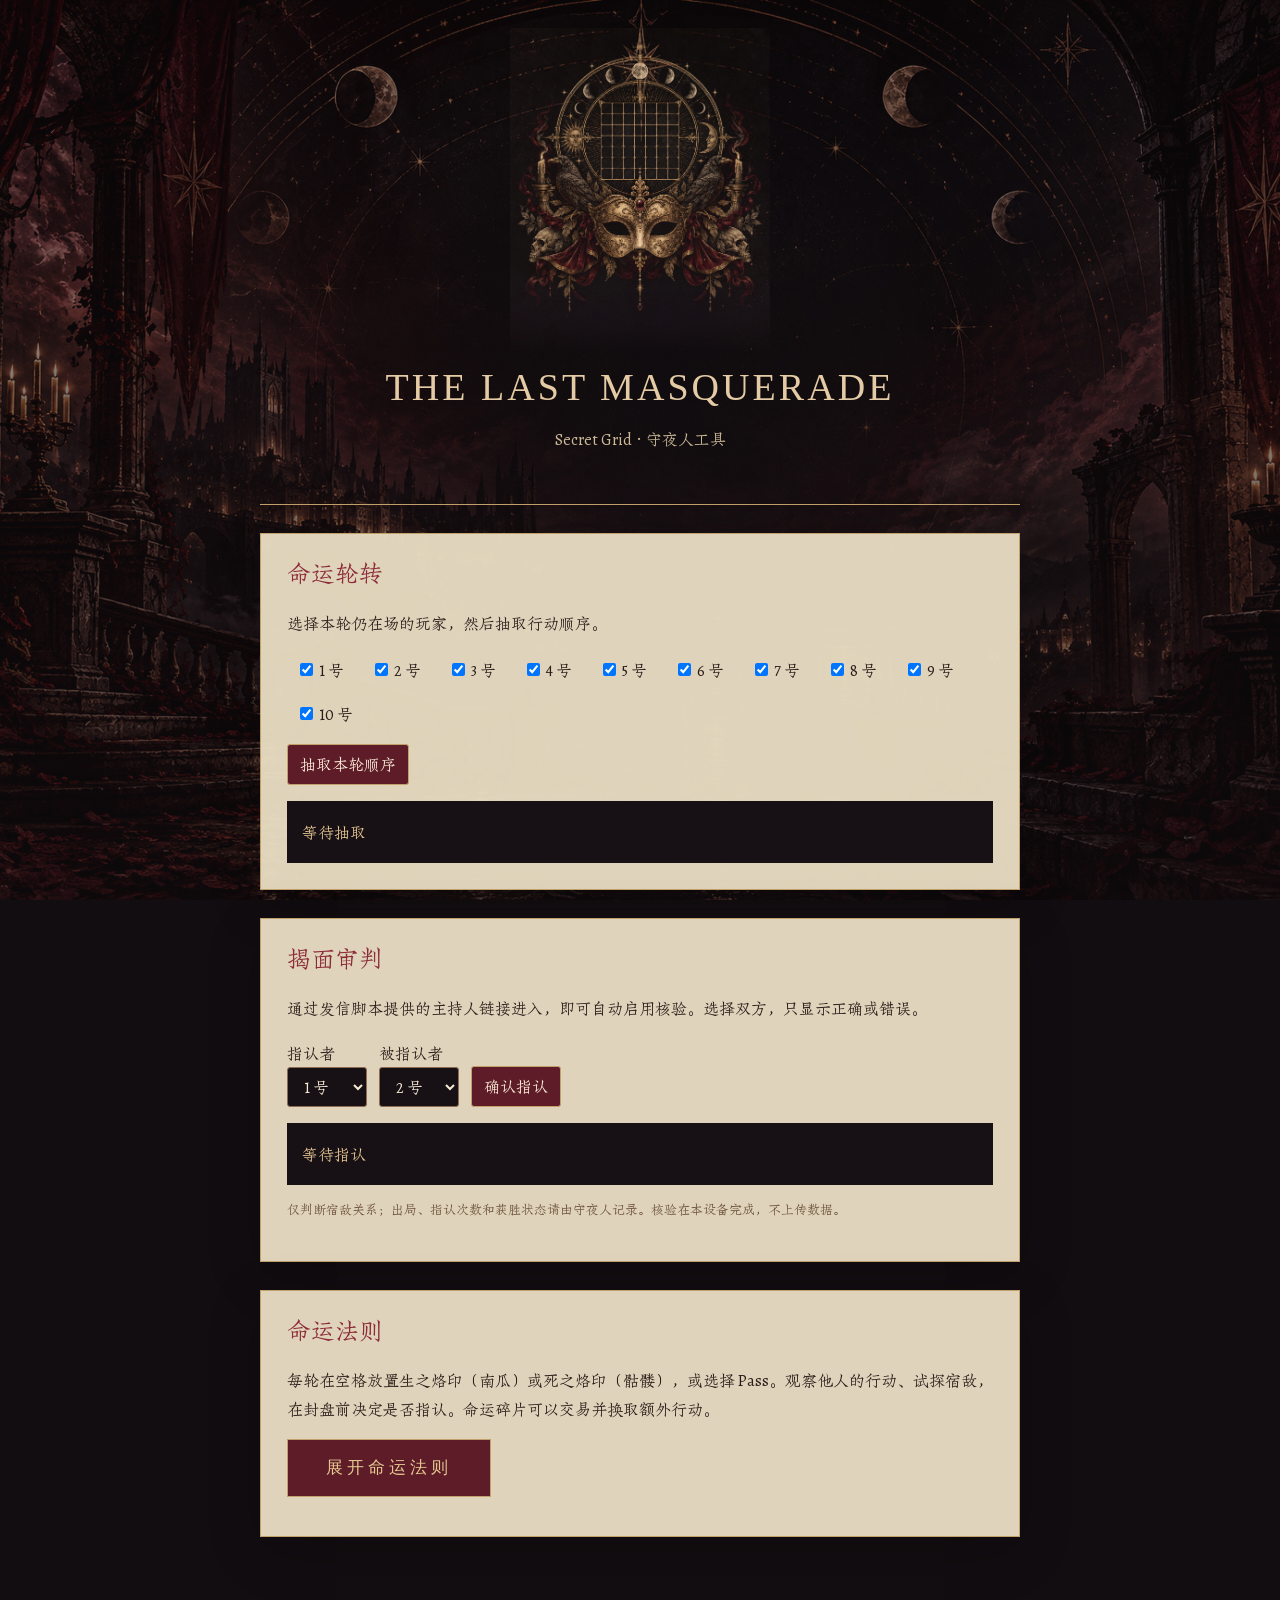
==== site/index.html @ 6085b36b "Style host tools with supplied artwork and add complete encrypted email preview" ====
<!doctype html><html lang="zh-CN"><head><meta charset="utf-8"><meta name="viewport" content="width=device-width,initial-scale=1"><title>Secret Grid · 守夜人工具</title><style>
body{margin:0;background:#171115;color:#eadfce;font-family:Georgia,"Songti SC",serif}.wrap{max-width:760px;margin:auto;padding:38px 20px 80px}header{text-align:center;padding:34px 0;border-bottom:1px solid #70503d}h1{font-size:clamp(30px,7vw,47px);font-weight:normal;margin:0;color:#e4cba5}header p{color:#b9a28d}section{margin-top:28px;background:#292020;border:1px solid #64413b;padding:26px}h2{color:#d7b883;font-weight:normal;margin-top:0}p,label{line-height:1.8;color:#d0c2b2}button,input,select{font:inherit;padding:10px 12px;border:1px solid #8d6b50;border-radius:3px}input,select{background:#171115;color:#f6ead6}button{background:#74323b;color:#fff1dc;cursor:pointer}.grid{display:flex;flex-wrap:wrap;gap:9px;margin:12px 0}.grid label{background:#171115;padding:3px 9px}.result{padding:15px;background:#171115;margin-top:16px;color:#e9c995;line-height:2;min-height:24px}.row{display:flex;gap:12px;flex-wrap:wrap;align-items:end}.row label{display:flex;flex-direction:column}.note{font-size:13px;color:#b4a294}
@font-face{font-family:Zhuque;src:url(fonts/zhuque-fangsong.woff2)}body{background:#120D10;font-family:Zhuque,serif}section{background:#E8DCC2;color:#2B1D1A;border:1px solid #C2A06A}section p,section label{color:#2B1D1A}h2{color:#8C2A38}.grid label{background:transparent}.wrap{max-width:760px}header{border-color:#C2A06A}button{background:#5E1B28;border-color:#C2A06A}
body{background:linear-gradient(#120d1070,#120d10d9),url(assets/web/bg.jpg) center top/cover fixed,#120d10}
.wrap{padding-top:18px}header{padding-top:10px;padding-bottom:34px}header h1{font-family:Georgia,'Times New Roman',serif;letter-spacing:.08em;text-transform:uppercase;font-size:clamp(25px,6vw,38px)}header p{color:#cdbb98}
.hero-art{display:block;width:min(260px,70vw);height:auto;margin:0 auto 12px;mask-image:linear-gradient(#000 80%,transparent);-webkit-mask-image:linear-gradient(#000 80%,transparent)}
section .note{color:#70543e}.hero-art{mix-blend-mode:screen}section{background:#e8dcc2f5;box-shadow:0 14px 50px #0003}select{max-width:100%}
.rules-cta{display:inline-block;padding:16px 38px;background:#5e1b28;border:1px solid #c2a06a;color:#e3c98f;font:17px/1.4 'Songti SC','Noto Serif SC','Source Han Serif SC',STSong,SimSun,serif;letter-spacing:4px;text-decoration:none;text-align:center}
.rules-cta:hover{background:#74323b}.rules-cta:focus-visible,button:focus-visible,select:focus-visible{outline:2px solid #c2a06a;outline-offset:4px}
@media(max-width:600px){body{background-attachment:scroll}.hero-art{width:210px}.rules-cta{padding:15px 24px;font-size:16px;letter-spacing:3px}}
</style></head><body><main class="wrap"><header><img class="hero-art" src="assets/web/hero.png" width="1122" height="1402" alt="金色假面与命运之盘"><h1>The Last Masquerade</h1><p>Secret Grid · 守夜人工具</p></header>
<section><h2>命运轮转</h2><p>选择本轮仍在场的玩家，然后抽取行动顺序。</p><div class="grid" id="players"></div><button id="shuffle">抽取本轮顺序</button><div class="result" id="order" aria-live="polite">等待抽取</div></section>
<section><h2>揭面审判</h2><p>通过发信脚本提供的主持人链接进入，即可自动启用核验。选择双方，只显示正确或错误。</p><div hidden><label for="key">本局核验码</label><div class="row"><input id="key" type="text" autocomplete="off" spellcheck="false" placeholder="粘贴核验码"><button id="load">启用核验</button></div><p class="note" id="keyStatus">核验码由发信脚本生成，请勿发送给玩家。</p></div><div class="row"><label>指认者<select id="accuser"></select></label><label>被指认者<select id="target"></select></label><button id="judge">确认指认</button></div><div class="result" id="verdict" aria-live="polite">等待指认</div><p class="note">仅判断宿敌关系；出局、指认次数和获胜状态请由守夜人记录。核验在本设备完成，不上传数据。</p></section>
<section><h2>命运法则</h2><p>每轮在空格放置生之烙印（南瓜）或死之烙印（骷髅），或选择 Pass。观察他人的行动、试探宿敌，在封盘前决定是否指认。命运碎片可以交易并换取额外行动。</p><p class="note"><a class="rules-cta" href="rules_new.html#rules">展开命运法则</a></p></section></main>
<script>
const players=document.querySelector('#players');const ids=Array.from({length:10},(_,i)=>i+1);ids.forEach(n=>{const label=document.createElement('label');const box=document.createElement('input');box.type='checkbox';box.value=n;box.checked=true;label.append(box,' '+n+' 号');players.append(label)});for(const id of ['accuser','target'])ids.forEach(n=>document.querySelector('#'+id).add(new Option(n+' 号',n)));document.querySelector('#target').value='2';
document.querySelector('#shuffle').onclick=()=>{const a=[...players.querySelectorAll('input:checked')].map(x=>x.value);if(!a.length){document.querySelector('#order').textContent='请至少选择一位玩家。';return}for(let i=a.length-1;i>0;i--){const j=Math.floor(Math.random()*(i+1));[a[i],a[j]]=[a[j],a[i]]}document.querySelector('#order').textContent=a.map(x=>x+' 号').join('　→　')};
let pairs=null;document.querySelector('#load').onclick=()=>{try{const raw=document.querySelector('#key').value.trim();if(!raw.startsWith('SG1:'))throw 0;const b=raw.slice(4).replace(/-/g,'+').replace(/_/g,'/');const p=JSON.parse(atob(b));if(!Array.isArray(p)||p.length!==10||p.some((v,i)=>!Number.isInteger(v)||v<1||v>10||v===i+1||p[v-1]!==i+1))throw 0;pairs=p;document.querySelector('#key').value='';document.querySelector('#keyStatus').textContent='核验已启用。本局信息保存在当前页面内。';document.querySelector('#verdict').textContent='等待指认'}catch(e){pairs=null;document.querySelector('#keyStatus').textContent='核验码无效，请检查后重新输入。'}};
document.querySelector('#judge').onclick=()=>{const a=Number(document.querySelector('#accuser').value),b=Number(document.querySelector('#target').value);const out=document.querySelector('#verdict');if(!pairs){out.textContent='请先启用本局核验码。';return}if(a===b){out.textContent='请选择两位不同的玩家。';return}out.textContent=pairs[a-1]===b?'指认正确。':'指认错误。'};
</script><script src="session.js"></script></body></html>
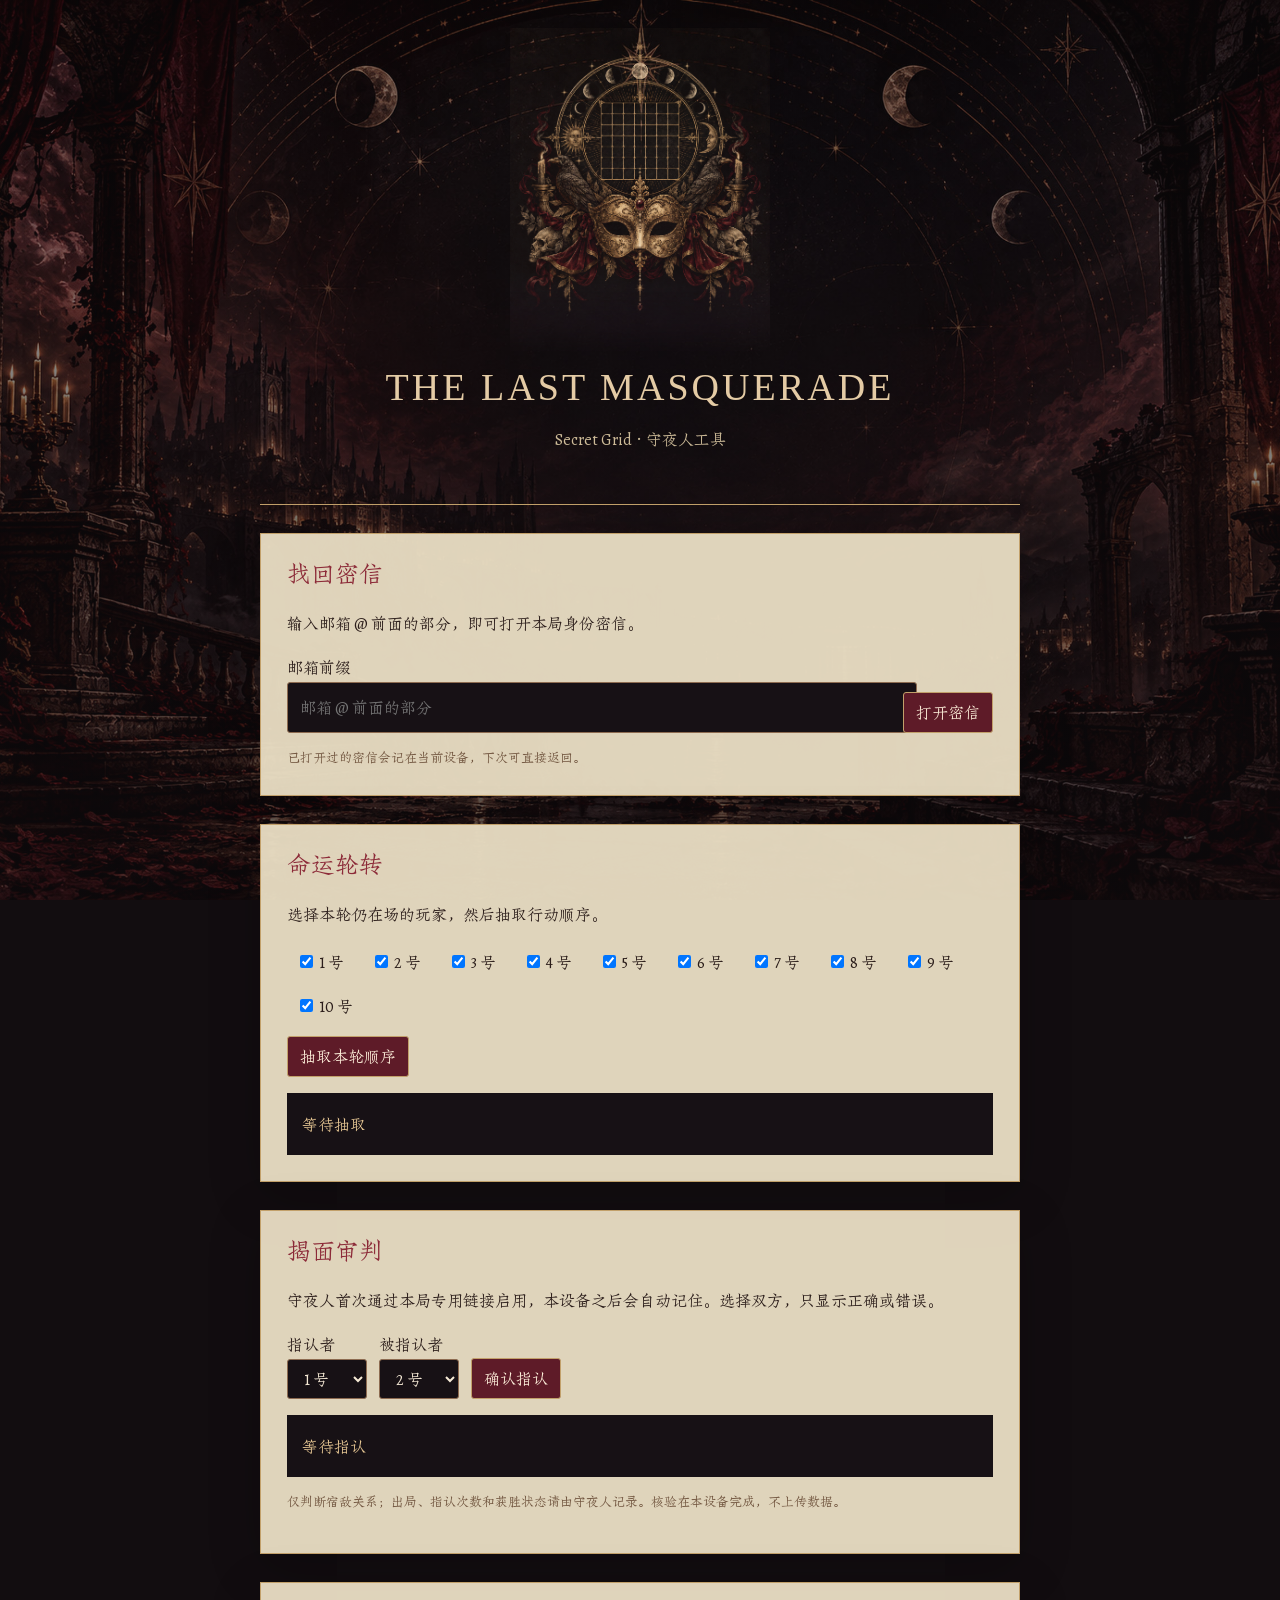
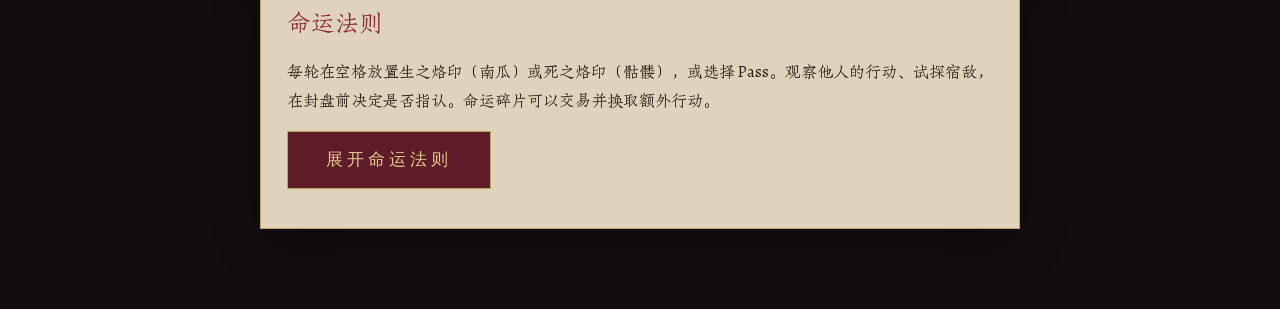
==== commit c7f3e72a: "Connect remembered identities, public rules and prefix-based encrypted recovery" ====
--- a/site/index.html
+++ b/site/index.html
@@ -8,13 +8,13 @@
 .rules-cta{display:inline-block;padding:16px 38px;background:#5e1b28;border:1px solid #c2a06a;color:#e3c98f;font:17px/1.4 'Songti SC','Noto Serif SC','Source Han Serif SC',STSong,SimSun,serif;letter-spacing:4px;text-decoration:none;text-align:center}
 .rules-cta:hover{background:#74323b}.rules-cta:focus-visible,button:focus-visible,select:focus-visible{outline:2px solid #c2a06a;outline-offset:4px}
 @media(max-width:600px){body{background-attachment:scroll}.hero-art{width:210px}.rules-cta{padding:15px 24px;font-size:16px;letter-spacing:3px}}
-</style></head><body><main class="wrap"><header><img class="hero-art" src="assets/web/hero.png" width="1122" height="1402" alt="金色假面与命运之盘"><h1>The Last Masquerade</h1><p>Secret Grid · 守夜人工具</p></header>
-<section><h2>命运轮转</h2><p>选择本轮仍在场的玩家，然后抽取行动顺序。</p><div class="grid" id="players"></div><button id="shuffle">抽取本轮顺序</button><div class="result" id="order" aria-live="polite">等待抽取</div></section>
-<section><h2>揭面审判</h2><p>通过发信脚本提供的主持人链接进入，即可自动启用核验。选择双方，只显示正确或错误。</p><div hidden><label for="key">本局核验码</label><div class="row"><input id="key" type="text" autocomplete="off" spellcheck="false" placeholder="粘贴核验码"><button id="load">启用核验</button></div><p class="note" id="keyStatus">核验码由发信脚本生成，请勿发送给玩家。</p></div><div class="row"><label>指认者<select id="accuser"></select></label><label>被指认者<select id="target"></select></label><button id="judge">确认指认</button></div><div class="result" id="verdict" aria-live="polite">等待指认</div><p class="note">仅判断宿敌关系；出局、指认次数和获胜状态请由守夜人记录。核验在本设备完成，不上传数据。</p></section>
+</style><link rel="stylesheet" href="page-actions.css"></head><body><main class="wrap"><header><img class="hero-art" src="assets/web/hero.png" width="1122" height="1402" alt="金色假面与命运之盘"><h1>The Last Masquerade</h1><p>Secret Grid · 守夜人工具</p></header>
+<section id="recover"><h2>找回密信</h2><p>输入邮箱 @ 前面的部分，即可打开本局身份密信。</p><p id="rememberedIdentity" hidden><a href="rules_new.html">返回我的密信</a></p><form id="recoverForm"><label for="emailPrefix">邮箱前缀<input id="emailPrefix" type="text" autocomplete="off" autocapitalize="none" spellcheck="false" maxlength="128" placeholder="邮箱 @ 前面的部分" required></label><button type="submit">打开密信</button></form><p class="note" id="recoveryStatus" role="status" aria-live="polite">已打开过的密信会记在当前设备，下次可直接返回。</p></section><section><h2>命运轮转</h2><p>选择本轮仍在场的玩家，然后抽取行动顺序。</p><div class="grid" id="players"></div><button id="shuffle">抽取本轮顺序</button><div class="result" id="order" aria-live="polite">等待抽取</div></section>
+<section><h2>揭面审判</h2><p>守夜人首次通过本局专用链接启用，本设备之后会自动记住。选择双方，只显示正确或错误。</p><div hidden><label for="key">本局核验码</label><div class="row"><input id="key" type="text" autocomplete="off" spellcheck="false" placeholder="粘贴核验码"><button id="load">启用核验</button></div><p class="note" id="keyStatus">核验码由发信脚本生成，请勿发送给玩家。</p></div><div class="row"><label>指认者<select id="accuser"></select></label><label>被指认者<select id="target"></select></label><button id="judge">确认指认</button></div><div class="result" id="verdict" aria-live="polite">等待指认</div><p class="note">仅判断宿敌关系；出局、指认次数和获胜状态请由守夜人记录。核验在本设备完成，不上传数据。</p></section>
 <section><h2>命运法则</h2><p>每轮在空格放置生之烙印（南瓜）或死之烙印（骷髅），或选择 Pass。观察他人的行动、试探宿敌，在封盘前决定是否指认。命运碎片可以交易并换取额外行动。</p><p class="note"><a class="rules-cta" href="rules_new.html#rules">展开命运法则</a></p></section></main>
 <script>
 const players=document.querySelector('#players');const ids=Array.from({length:10},(_,i)=>i+1);ids.forEach(n=>{const label=document.createElement('label');const box=document.createElement('input');box.type='checkbox';box.value=n;box.checked=true;label.append(box,' '+n+' 号');players.append(label)});for(const id of ['accuser','target'])ids.forEach(n=>document.querySelector('#'+id).add(new Option(n+' 号',n)));document.querySelector('#target').value='2';
 document.querySelector('#shuffle').onclick=()=>{const a=[...players.querySelectorAll('input:checked')].map(x=>x.value);if(!a.length){document.querySelector('#order').textContent='请至少选择一位玩家。';return}for(let i=a.length-1;i>0;i--){const j=Math.floor(Math.random()*(i+1));[a[i],a[j]]=[a[j],a[i]]}document.querySelector('#order').textContent=a.map(x=>x+' 号').join('　→　')};
 let pairs=null;document.querySelector('#load').onclick=()=>{try{const raw=document.querySelector('#key').value.trim();if(!raw.startsWith('SG1:'))throw 0;const b=raw.slice(4).replace(/-/g,'+').replace(/_/g,'/');const p=JSON.parse(atob(b));if(!Array.isArray(p)||p.length!==10||p.some((v,i)=>!Number.isInteger(v)||v<1||v>10||v===i+1||p[v-1]!==i+1))throw 0;pairs=p;document.querySelector('#key').value='';document.querySelector('#keyStatus').textContent='核验已启用。本局信息保存在当前页面内。';document.querySelector('#verdict').textContent='等待指认'}catch(e){pairs=null;document.querySelector('#keyStatus').textContent='核验码无效，请检查后重新输入。'}};
-document.querySelector('#judge').onclick=()=>{const a=Number(document.querySelector('#accuser').value),b=Number(document.querySelector('#target').value);const out=document.querySelector('#verdict');if(!pairs){out.textContent='请先启用本局核验码。';return}if(a===b){out.textContent='请选择两位不同的玩家。';return}out.textContent=pairs[a-1]===b?'指认正确。':'指认错误。'};
-</script><script src="session.js"></script></body></html>
+document.querySelector('#judge').onclick=()=>{const a=Number(document.querySelector('#accuser').value),b=Number(document.querySelector('#target').value);const out=document.querySelector('#verdict');if(!pairs){out.textContent='请守夜人使用本局专用链接启用核验。';return}if(a===b){out.textContent='请选择两位不同的玩家。';return}out.textContent=pairs[a-1]===b?'指认正确。':'指认错误。'};
+</script><script src="secret-grid-codec.js"></script><script src="identity-nav.js"></script><script src="session.js"></script><script src="recovery.js"></script></body></html>
--- a/site/page-actions.css
+++ b/site/page-actions.css
@@ -0,0 +1,6 @@
+.page-actions{display:flex;justify-content:center;gap:14px;flex-wrap:wrap;margin:34px auto;max-width:760px;padding:0 20px}
+.page-actions a{display:inline-block;padding:14px 24px;border:1px solid #c2a06a;background:#5e1b28;color:#e3c98f;font:16px/1.6 'Songti SC','Noto Serif SC',SimSun,serif;letter-spacing:2px;text-decoration:none;text-align:center}
+.page-actions a:hover{background:#74323b}.page-actions a:focus-visible{outline:2px solid #e3c98f;outline-offset:4px}
+.page-actions .secondary{background:#17121a}.page-actions .secondary:hover{background:#292020}
+#recover{scroll-margin-top:24px}#recoverForm{display:flex;flex-wrap:wrap;gap:12px;align-items:end}#recoverForm label{display:flex;flex-direction:column;flex:1 1 210px;min-width:0}#emailPrefix{width:100%;min-width:0}#recoveryStatus{min-height:1.8em;margin-bottom:0}#rememberedIdentity a{color:#74323b;text-underline-offset:4px}#recoverForm button:disabled{opacity:.6;cursor:wait}
+@media(max-width:380px){.page-actions{gap:10px;padding:0 16px}.page-actions a{font-size:15px;padding:12px 16px;letter-spacing:1px}}
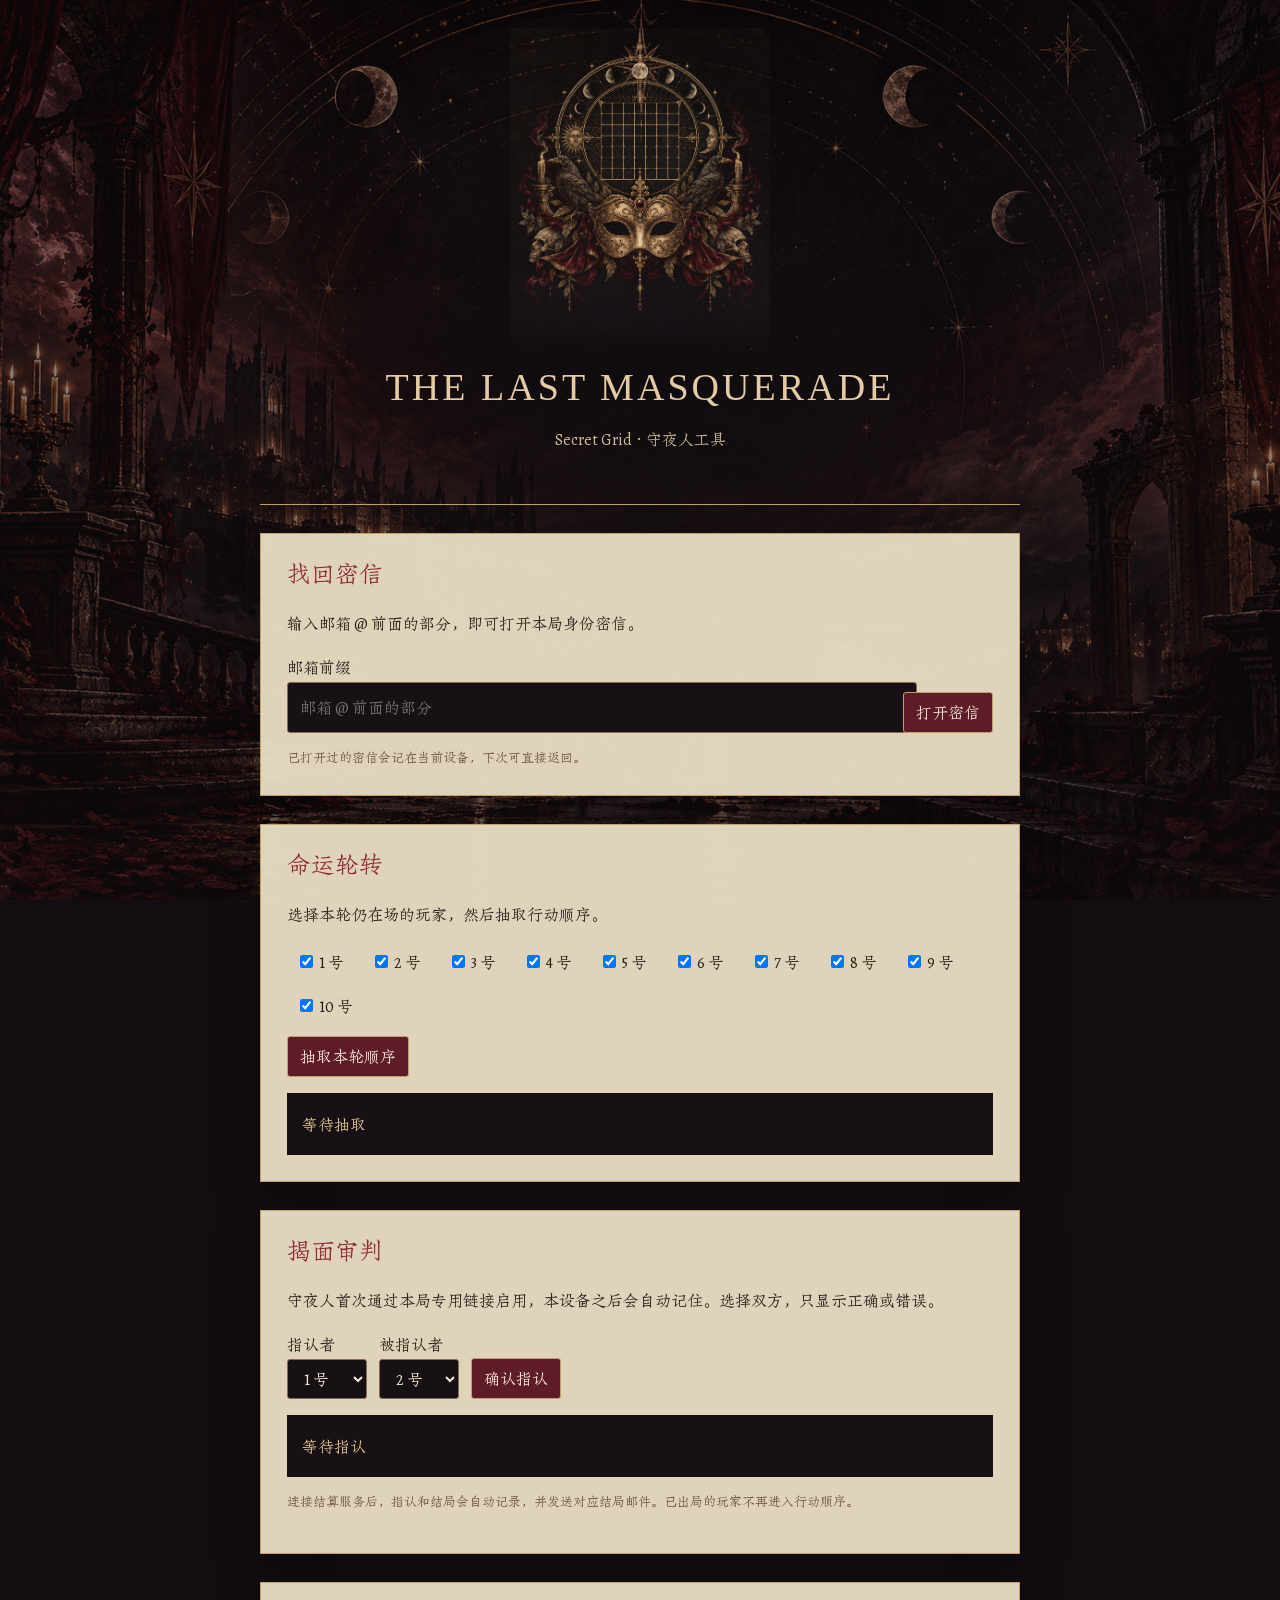
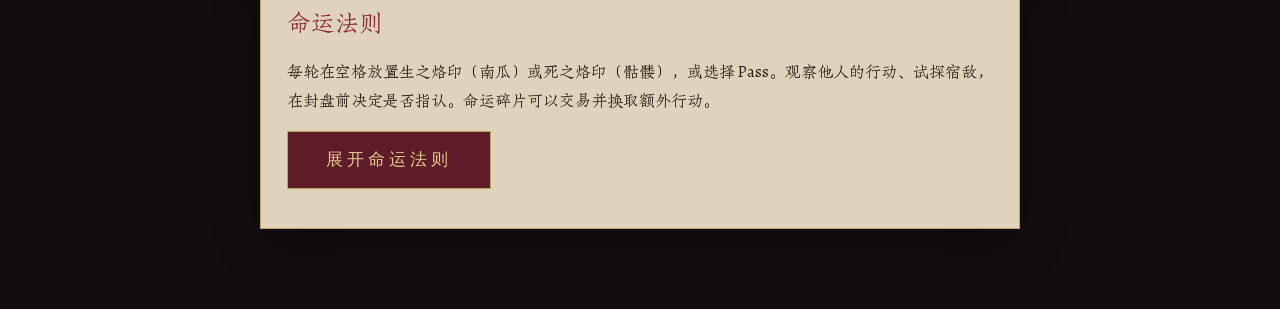
==== commit 8427e7ed: "Add authenticated ending settlement controls and update failed-accusation rules" ====
--- a/site/index.html
+++ b/site/index.html
@@ -8,13 +8,13 @@
 .rules-cta{display:inline-block;padding:16px 38px;background:#5e1b28;border:1px solid #c2a06a;color:#e3c98f;font:17px/1.4 'Songti SC','Noto Serif SC','Source Han Serif SC',STSong,SimSun,serif;letter-spacing:4px;text-decoration:none;text-align:center}
 .rules-cta:hover{background:#74323b}.rules-cta:focus-visible,button:focus-visible,select:focus-visible{outline:2px solid #c2a06a;outline-offset:4px}
 @media(max-width:600px){body{background-attachment:scroll}.hero-art{width:210px}.rules-cta{padding:15px 24px;font-size:16px;letter-spacing:3px}}
-</style><link rel="stylesheet" href="page-actions.css"></head><body><main class="wrap"><header><img class="hero-art" src="assets/web/hero.png" width="1122" height="1402" alt="金色假面与命运之盘"><h1>The Last Masquerade</h1><p>Secret Grid · 守夜人工具</p></header>
+</style><link rel="stylesheet" href="page-actions.css"><link rel="stylesheet" href="host-control.css"></head><body><main class="wrap"><header><img class="hero-art" src="assets/web/hero.png" width="1122" height="1402" alt="金色假面与命运之盘"><h1>The Last Masquerade</h1><p>Secret Grid · 守夜人工具</p></header>
 <section id="recover"><h2>找回密信</h2><p>输入邮箱 @ 前面的部分，即可打开本局身份密信。</p><p id="rememberedIdentity" hidden><a href="rules_new.html">返回我的密信</a></p><form id="recoverForm"><label for="emailPrefix">邮箱前缀<input id="emailPrefix" type="text" autocomplete="off" autocapitalize="none" spellcheck="false" maxlength="128" placeholder="邮箱 @ 前面的部分" required></label><button type="submit">打开密信</button></form><p class="note" id="recoveryStatus" role="status" aria-live="polite">已打开过的密信会记在当前设备，下次可直接返回。</p></section><section><h2>命运轮转</h2><p>选择本轮仍在场的玩家，然后抽取行动顺序。</p><div class="grid" id="players"></div><button id="shuffle">抽取本轮顺序</button><div class="result" id="order" aria-live="polite">等待抽取</div></section>
-<section><h2>揭面审判</h2><p>守夜人首次通过本局专用链接启用，本设备之后会自动记住。选择双方，只显示正确或错误。</p><div hidden><label for="key">本局核验码</label><div class="row"><input id="key" type="text" autocomplete="off" spellcheck="false" placeholder="粘贴核验码"><button id="load">启用核验</button></div><p class="note" id="keyStatus">核验码由发信脚本生成，请勿发送给玩家。</p></div><div class="row"><label>指认者<select id="accuser"></select></label><label>被指认者<select id="target"></select></label><button id="judge">确认指认</button></div><div class="result" id="verdict" aria-live="polite">等待指认</div><p class="note">仅判断宿敌关系；出局、指认次数和获胜状态请由守夜人记录。核验在本设备完成，不上传数据。</p></section>
-<section><h2>命运法则</h2><p>每轮在空格放置生之烙印（南瓜）或死之烙印（骷髅），或选择 Pass。观察他人的行动、试探宿敌，在封盘前决定是否指认。命运碎片可以交易并换取额外行动。</p><p class="note"><a class="rules-cta" href="rules_new.html#rules">展开命运法则</a></p></section></main>
+<section><h2>揭面审判</h2><p>守夜人首次通过本局专用链接启用，本设备之后会自动记住。选择双方，只显示正确或错误。</p><div hidden><label for="key">本局核验码</label><div class="row"><input id="key" type="text" autocomplete="off" spellcheck="false" placeholder="粘贴核验码"><button id="load">启用核验</button></div><p class="note" id="keyStatus">核验码由发信脚本生成，请勿发送给玩家。</p></div><div class="row"><label>指认者<select id="accuser"></select></label><label>被指认者<select id="target"></select></label><button id="judge">确认指认</button></div><div class="result" id="verdict" aria-live="polite">等待指认</div><p class="note">连接结算服务后，指认和结局会自动记录，并发送对应结局邮件。已出局的玩家不再进入行动顺序。</p></section>
+<section id="endingControl" hidden><h2>午夜裁决 · 结局邮件</h2><p>指认成功，双方立即收到胜负结局；指认失败，仅发起者判负，真正宿敌仍等棋盘裁决，可能双输。</p><p id="endingOverview"></p><ul id="endingPlayers"></ul><div class="ending-toolbar"><button id="refreshEndings" type="button">刷新结算状态</button><button id="revealPairs" type="button" disabled>揭晓每对条件</button></div><p class="note">封盘前选择每对中哪一边的棋盘条件成立。已因指认失败出局者不会翻盘；双方可能同时失败。</p><form id="endingChoices"></form><div class="ending-toolbar"><button id="previewSettlement" type="button" disabled>预览最终结局</button><button id="settleGame" type="button" disabled>封盘并发送结局</button><button id="retryEndingMail" type="button" disabled>补发尚未发送的结局</button></div><div id="settlementPreview" aria-live="polite"></div><p class="note" id="endingStatus" role="status" aria-live="polite">等待连接结算服务。</p></section><section><h2>命运法则</h2><p>每轮在空格放置生之烙印（南瓜）或死之烙印（骷髅），或选择 Pass。观察他人的行动、试探宿敌，在封盘前决定是否指认。命运碎片可以交易并换取额外行动。</p><p class="note"><a class="rules-cta" href="rules_new.html#rules">展开命运法则</a></p></section></main>
 <script>
 const players=document.querySelector('#players');const ids=Array.from({length:10},(_,i)=>i+1);ids.forEach(n=>{const label=document.createElement('label');const box=document.createElement('input');box.type='checkbox';box.value=n;box.checked=true;label.append(box,' '+n+' 号');players.append(label)});for(const id of ['accuser','target'])ids.forEach(n=>document.querySelector('#'+id).add(new Option(n+' 号',n)));document.querySelector('#target').value='2';
 document.querySelector('#shuffle').onclick=()=>{const a=[...players.querySelectorAll('input:checked')].map(x=>x.value);if(!a.length){document.querySelector('#order').textContent='请至少选择一位玩家。';return}for(let i=a.length-1;i>0;i--){const j=Math.floor(Math.random()*(i+1));[a[i],a[j]]=[a[j],a[i]]}document.querySelector('#order').textContent=a.map(x=>x+' 号').join('　→　')};
 let pairs=null;document.querySelector('#load').onclick=()=>{try{const raw=document.querySelector('#key').value.trim();if(!raw.startsWith('SG1:'))throw 0;const b=raw.slice(4).replace(/-/g,'+').replace(/_/g,'/');const p=JSON.parse(atob(b));if(!Array.isArray(p)||p.length!==10||p.some((v,i)=>!Number.isInteger(v)||v<1||v>10||v===i+1||p[v-1]!==i+1))throw 0;pairs=p;document.querySelector('#key').value='';document.querySelector('#keyStatus').textContent='核验已启用。本局信息保存在当前页面内。';document.querySelector('#verdict').textContent='等待指认'}catch(e){pairs=null;document.querySelector('#keyStatus').textContent='核验码无效，请检查后重新输入。'}};
 document.querySelector('#judge').onclick=()=>{const a=Number(document.querySelector('#accuser').value),b=Number(document.querySelector('#target').value);const out=document.querySelector('#verdict');if(!pairs){out.textContent='请守夜人使用本局专用链接启用核验。';return}if(a===b){out.textContent='请选择两位不同的玩家。';return}out.textContent=pairs[a-1]===b?'指认正确。':'指认错误。'};
-</script><script src="secret-grid-codec.js"></script><script src="identity-nav.js"></script><script src="session.js"></script><script src="recovery.js"></script></body></html>
+</script><script src="secret-grid-codec.js"></script><script src="identity-nav.js"></script><script src="host-control.js?v=endings-1"></script><script src="session.js?v=endings-1"></script><script src="recovery.js"></script></body></html>
--- a/site/host-control.css
+++ b/site/host-control.css
@@ -0,0 +1 @@
+#endingControl{scroll-margin-top:24px}.ending-toolbar{display:flex;gap:12px;flex-wrap:wrap;margin:20px 0}#endingPlayers{padding-left:22px;font-size:14px;line-height:1.9}#endingChoices fieldset{border:1px solid #8a6f4780;padding:18px;margin:24px 0}#endingChoices legend{padding:0 8px;color:#74323b}.condition-option{display:flex;align-items:flex-start;gap:12px;margin:12px 0}.condition-option input{flex:none;margin-top:9px}.condition-option>span{display:block;min-width:0}.condition-goal{display:block;margin-top:6px;font-size:15px}.condition-option small{display:block;color:#74323b;font-size:13px;margin-top:6px}#settlementPreview{border-top:1px solid #8a6f4766;margin-top:24px}#settlementPreview:empty{display:none}#settlementPreview h3{color:#74323b;font-weight:400}#settlementPreview li{line-height:1.9}.double-loss{font-weight:bold;color:#74323b!important}#endingControl button:disabled,#judge:disabled,#shuffle:disabled{opacity:.5;cursor:not-allowed}#endingStatus{min-height:2em}#endingOverview{font-size:15px}#endingChoices input{accent-color:#74323b}@media(max-width:420px){#endingChoices fieldset{padding:12px}.ending-toolbar{gap:8px}.ending-toolbar button{font-size:15px;padding:10px}}
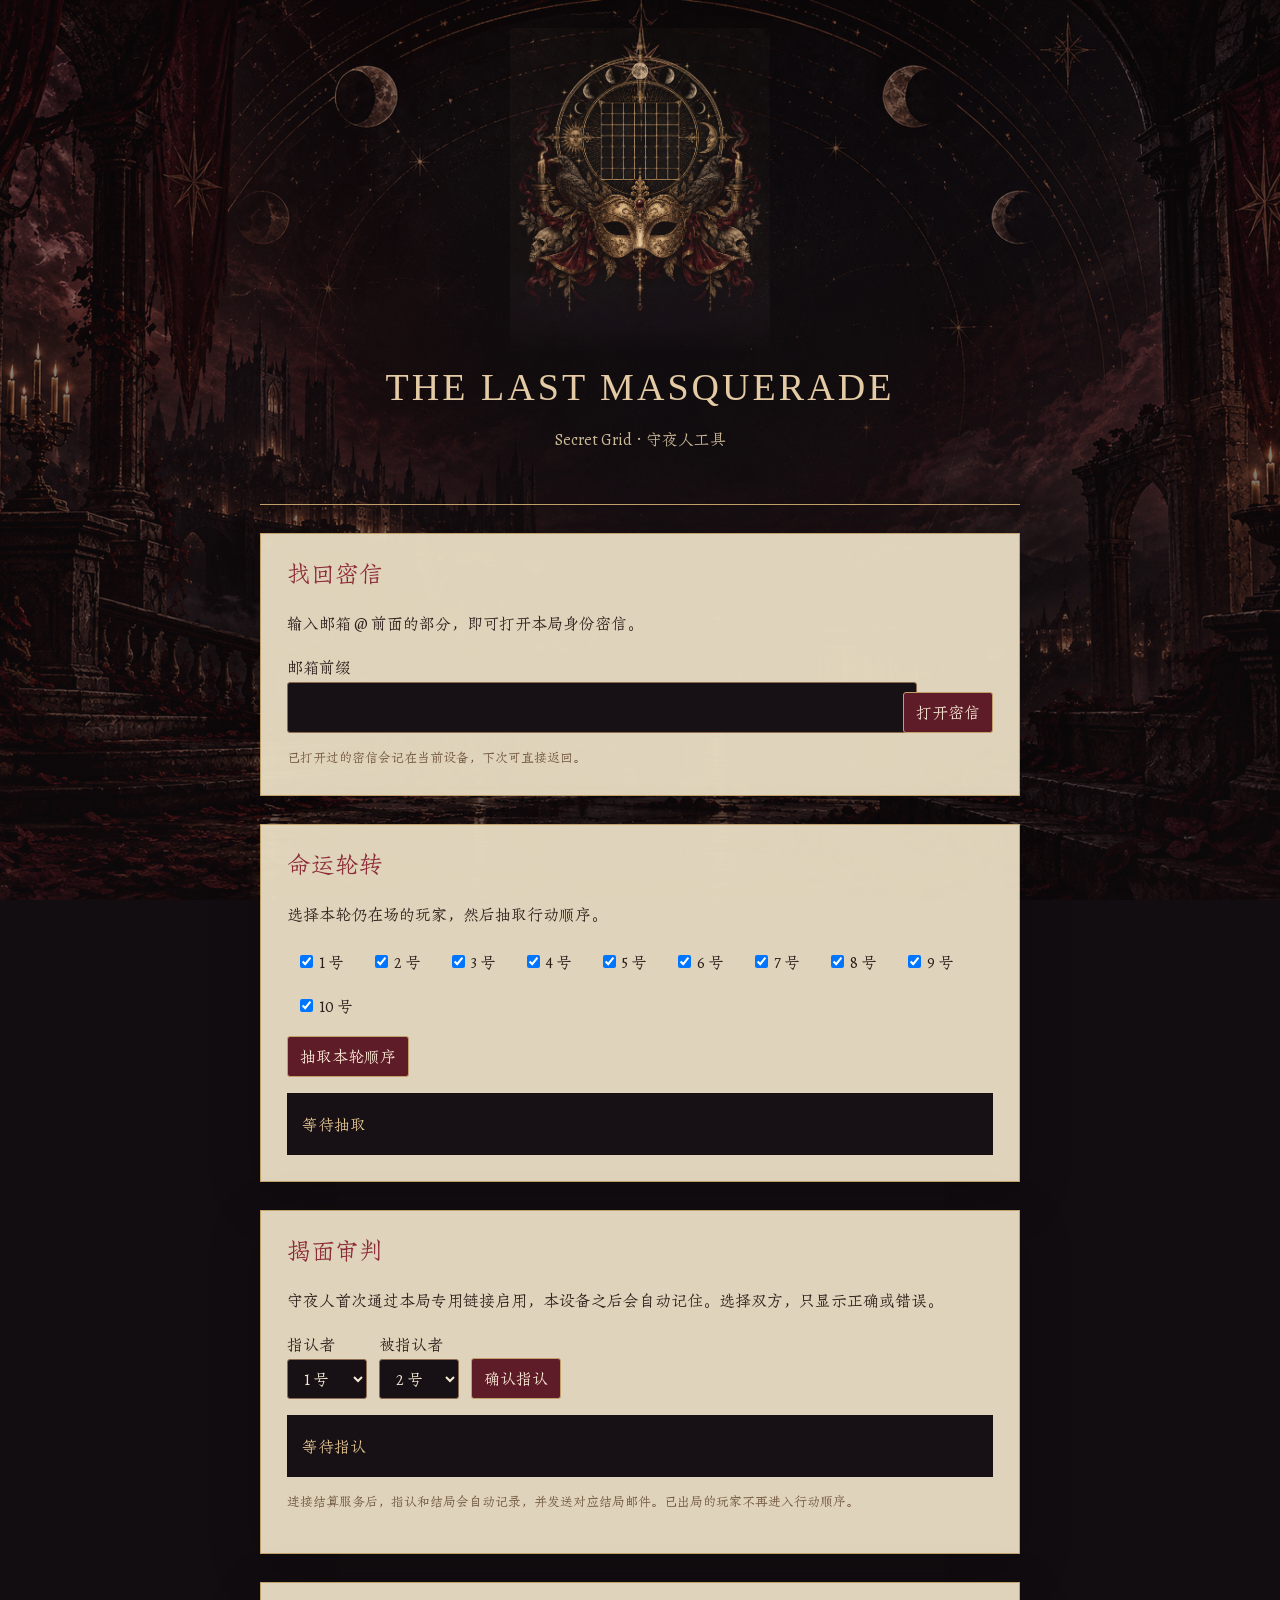
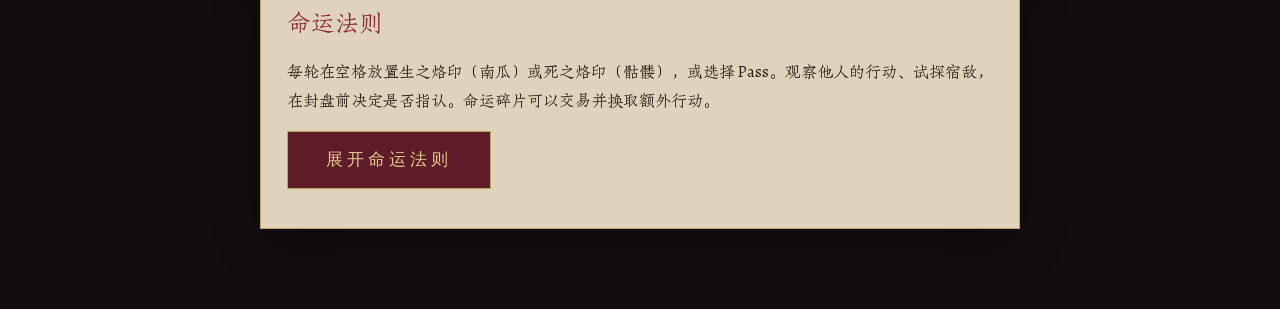
==== commit ce2a0428: "Remove placeholder from identity recovery input" ====
--- a/site/index.html
+++ b/site/index.html
@@ -9,7 +9,7 @@
 .rules-cta:hover{background:#74323b}.rules-cta:focus-visible,button:focus-visible,select:focus-visible{outline:2px solid #c2a06a;outline-offset:4px}
 @media(max-width:600px){body{background-attachment:scroll}.hero-art{width:210px}.rules-cta{padding:15px 24px;font-size:16px;letter-spacing:3px}}
 </style><link rel="stylesheet" href="page-actions.css"><link rel="stylesheet" href="host-control.css"></head><body><main class="wrap"><header><img class="hero-art" src="assets/web/hero.png" width="1122" height="1402" alt="金色假面与命运之盘"><h1>The Last Masquerade</h1><p>Secret Grid · 守夜人工具</p></header>
-<section id="recover"><h2>找回密信</h2><p>输入邮箱 @ 前面的部分，即可打开本局身份密信。</p><p id="rememberedIdentity" hidden><a href="rules_new.html">返回我的密信</a></p><form id="recoverForm"><label for="emailPrefix">邮箱前缀<input id="emailPrefix" type="text" autocomplete="off" autocapitalize="none" spellcheck="false" maxlength="128" placeholder="邮箱 @ 前面的部分" required></label><button type="submit">打开密信</button></form><p class="note" id="recoveryStatus" role="status" aria-live="polite">已打开过的密信会记在当前设备，下次可直接返回。</p></section><section><h2>命运轮转</h2><p>选择本轮仍在场的玩家，然后抽取行动顺序。</p><div class="grid" id="players"></div><button id="shuffle">抽取本轮顺序</button><div class="result" id="order" aria-live="polite">等待抽取</div></section>
+<section id="recover"><h2>找回密信</h2><p>输入邮箱 @ 前面的部分，即可打开本局身份密信。</p><p id="rememberedIdentity" hidden><a href="rules_new.html">返回我的密信</a></p><form id="recoverForm"><label for="emailPrefix">邮箱前缀<input id="emailPrefix" type="text" autocomplete="off" autocapitalize="none" spellcheck="false" maxlength="128" required></label><button type="submit">打开密信</button></form><p class="note" id="recoveryStatus" role="status" aria-live="polite">已打开过的密信会记在当前设备，下次可直接返回。</p></section><section><h2>命运轮转</h2><p>选择本轮仍在场的玩家，然后抽取行动顺序。</p><div class="grid" id="players"></div><button id="shuffle">抽取本轮顺序</button><div class="result" id="order" aria-live="polite">等待抽取</div></section>
 <section><h2>揭面审判</h2><p>守夜人首次通过本局专用链接启用，本设备之后会自动记住。选择双方，只显示正确或错误。</p><div hidden><label for="key">本局核验码</label><div class="row"><input id="key" type="text" autocomplete="off" spellcheck="false" placeholder="粘贴核验码"><button id="load">启用核验</button></div><p class="note" id="keyStatus">核验码由发信脚本生成，请勿发送给玩家。</p></div><div class="row"><label>指认者<select id="accuser"></select></label><label>被指认者<select id="target"></select></label><button id="judge">确认指认</button></div><div class="result" id="verdict" aria-live="polite">等待指认</div><p class="note">连接结算服务后，指认和结局会自动记录，并发送对应结局邮件。已出局的玩家不再进入行动顺序。</p></section>
 <section id="endingControl" hidden><h2>午夜裁决 · 结局邮件</h2><p>指认成功，双方立即收到胜负结局；指认失败，仅发起者判负，真正宿敌仍等棋盘裁决，可能双输。</p><p id="endingOverview"></p><ul id="endingPlayers"></ul><div class="ending-toolbar"><button id="refreshEndings" type="button">刷新结算状态</button><button id="revealPairs" type="button" disabled>揭晓每对条件</button></div><p class="note">封盘前选择每对中哪一边的棋盘条件成立。已因指认失败出局者不会翻盘；双方可能同时失败。</p><form id="endingChoices"></form><div class="ending-toolbar"><button id="previewSettlement" type="button" disabled>预览最终结局</button><button id="settleGame" type="button" disabled>封盘并发送结局</button><button id="retryEndingMail" type="button" disabled>补发尚未发送的结局</button></div><div id="settlementPreview" aria-live="polite"></div><p class="note" id="endingStatus" role="status" aria-live="polite">等待连接结算服务。</p></section><section><h2>命运法则</h2><p>每轮在空格放置生之烙印（南瓜）或死之烙印（骷髅），或选择 Pass。观察他人的行动、试探宿敌，在封盘前决定是否指认。命运碎片可以交易并换取额外行动。</p><p class="note"><a class="rules-cta" href="rules_new.html#rules">展开命运法则</a></p></section></main>
 <script>
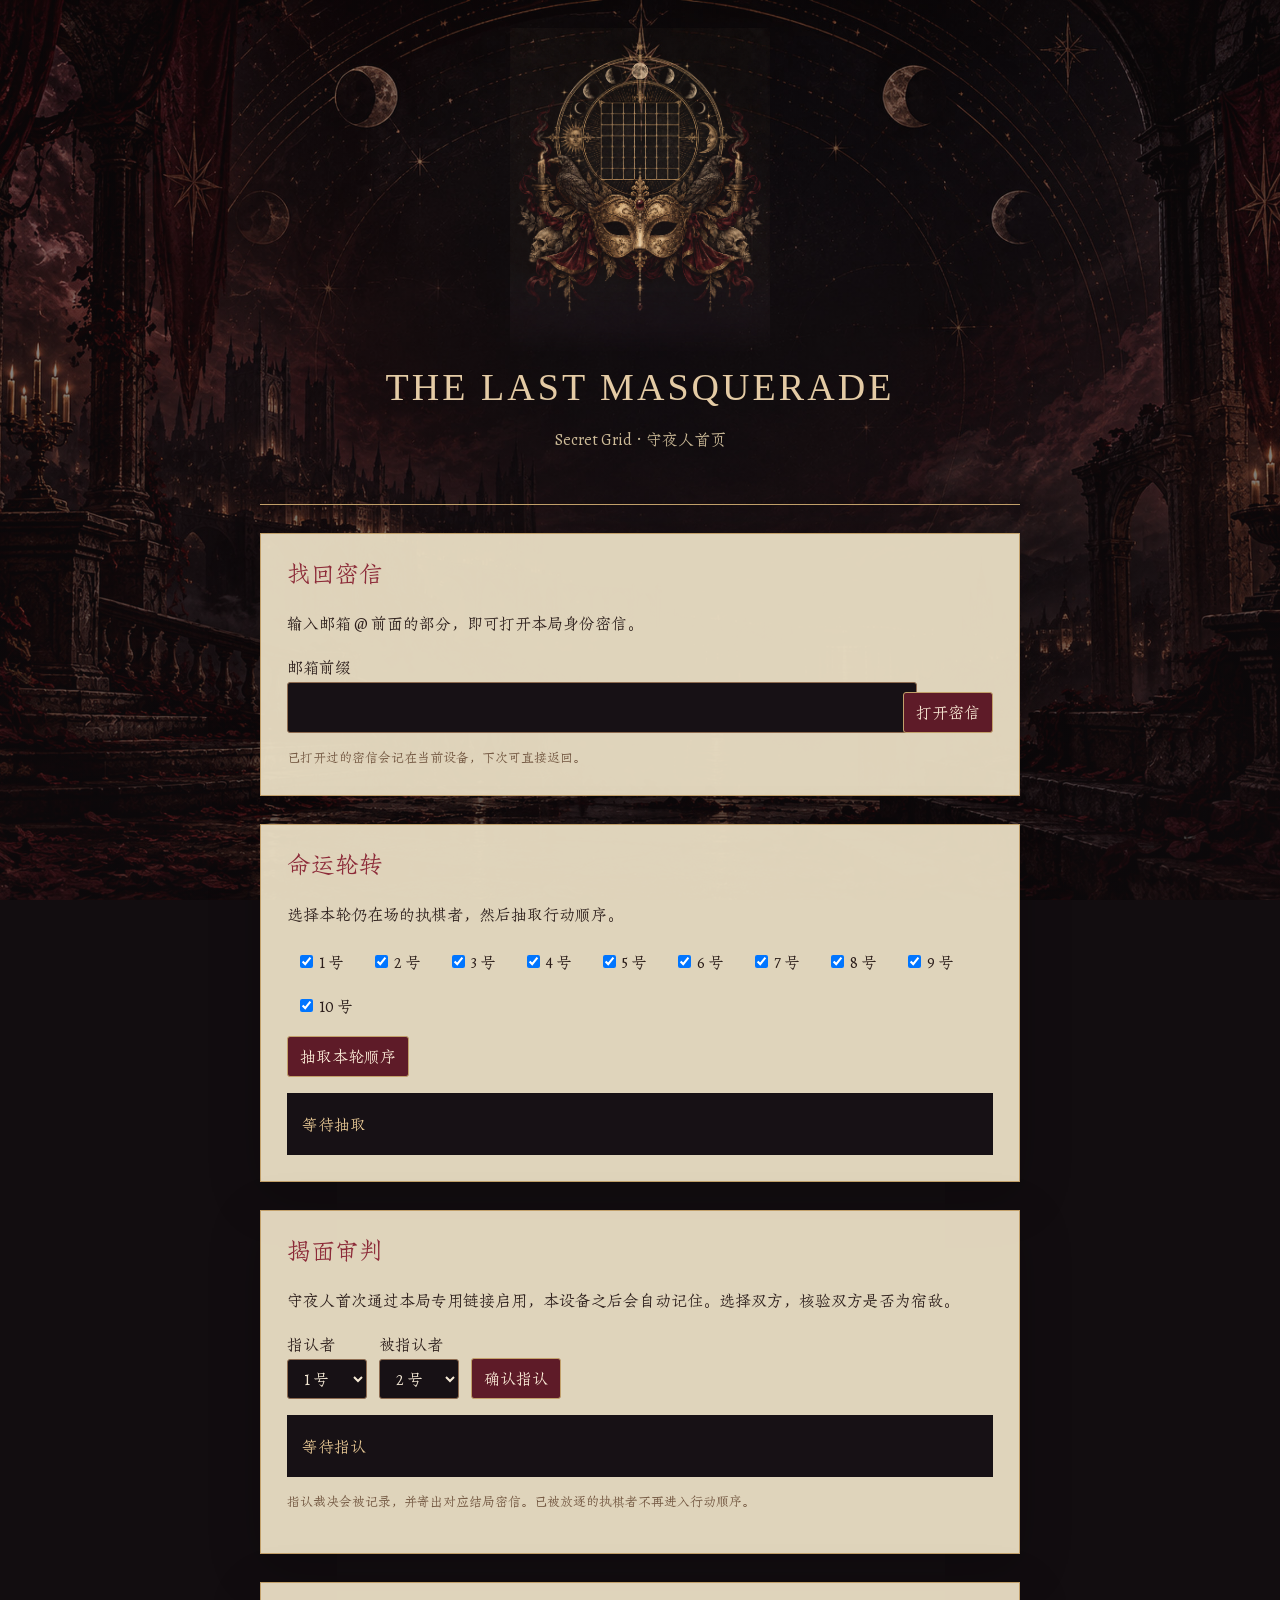
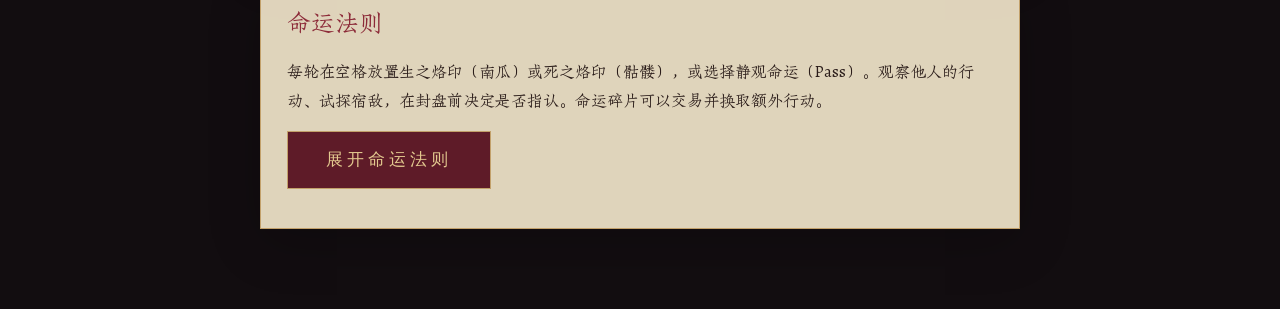
==== commit 76a166fd: "Unify game and host interface wording around sealing the board" ====
--- a/site/index.html
+++ b/site/index.html
@@ -1,4 +1,4 @@
-<!doctype html><html lang="zh-CN"><head><meta charset="utf-8"><meta name="viewport" content="width=device-width,initial-scale=1"><title>Secret Grid · 守夜人工具</title><style>
+<!doctype html><html lang="zh-CN"><head><meta charset="utf-8"><meta name="viewport" content="width=device-width,initial-scale=1"><title>Secret Grid · 守夜人首页</title><style>
 body{margin:0;background:#171115;color:#eadfce;font-family:Georgia,"Songti SC",serif}.wrap{max-width:760px;margin:auto;padding:38px 20px 80px}header{text-align:center;padding:34px 0;border-bottom:1px solid #70503d}h1{font-size:clamp(30px,7vw,47px);font-weight:normal;margin:0;color:#e4cba5}header p{color:#b9a28d}section{margin-top:28px;background:#292020;border:1px solid #64413b;padding:26px}h2{color:#d7b883;font-weight:normal;margin-top:0}p,label{line-height:1.8;color:#d0c2b2}button,input,select{font:inherit;padding:10px 12px;border:1px solid #8d6b50;border-radius:3px}input,select{background:#171115;color:#f6ead6}button{background:#74323b;color:#fff1dc;cursor:pointer}.grid{display:flex;flex-wrap:wrap;gap:9px;margin:12px 0}.grid label{background:#171115;padding:3px 9px}.result{padding:15px;background:#171115;margin-top:16px;color:#e9c995;line-height:2;min-height:24px}.row{display:flex;gap:12px;flex-wrap:wrap;align-items:end}.row label{display:flex;flex-direction:column}.note{font-size:13px;color:#b4a294}
 @font-face{font-family:Zhuque;src:url(fonts/zhuque-fangsong.woff2)}body{background:#120D10;font-family:Zhuque,serif}section{background:#E8DCC2;color:#2B1D1A;border:1px solid #C2A06A}section p,section label{color:#2B1D1A}h2{color:#8C2A38}.grid label{background:transparent}.wrap{max-width:760px}header{border-color:#C2A06A}button{background:#5E1B28;border-color:#C2A06A}
 body{background:linear-gradient(#120d1070,#120d10d9),url(assets/web/bg.jpg) center top/cover fixed,#120d10}
@@ -8,13 +8,13 @@
 .rules-cta{display:inline-block;padding:16px 38px;background:#5e1b28;border:1px solid #c2a06a;color:#e3c98f;font:17px/1.4 'Songti SC','Noto Serif SC','Source Han Serif SC',STSong,SimSun,serif;letter-spacing:4px;text-decoration:none;text-align:center}
 .rules-cta:hover{background:#74323b}.rules-cta:focus-visible,button:focus-visible,select:focus-visible{outline:2px solid #c2a06a;outline-offset:4px}
 @media(max-width:600px){body{background-attachment:scroll}.hero-art{width:210px}.rules-cta{padding:15px 24px;font-size:16px;letter-spacing:3px}}
-</style><link rel="stylesheet" href="page-actions.css"><link rel="stylesheet" href="host-control.css"></head><body><main class="wrap"><header><img class="hero-art" src="assets/web/hero.png" width="1122" height="1402" alt="金色假面与命运之盘"><h1>The Last Masquerade</h1><p>Secret Grid · 守夜人工具</p></header>
-<section id="recover"><h2>找回密信</h2><p>输入邮箱 @ 前面的部分，即可打开本局身份密信。</p><p id="rememberedIdentity" hidden><a href="rules_new.html">返回我的密信</a></p><form id="recoverForm"><label for="emailPrefix">邮箱前缀<input id="emailPrefix" type="text" autocomplete="off" autocapitalize="none" spellcheck="false" maxlength="128" required></label><button type="submit">打开密信</button></form><p class="note" id="recoveryStatus" role="status" aria-live="polite">已打开过的密信会记在当前设备，下次可直接返回。</p></section><section><h2>命运轮转</h2><p>选择本轮仍在场的玩家，然后抽取行动顺序。</p><div class="grid" id="players"></div><button id="shuffle">抽取本轮顺序</button><div class="result" id="order" aria-live="polite">等待抽取</div></section>
-<section><h2>揭面审判</h2><p>守夜人首次通过本局专用链接启用，本设备之后会自动记住。选择双方，只显示正确或错误。</p><div hidden><label for="key">本局核验码</label><div class="row"><input id="key" type="text" autocomplete="off" spellcheck="false" placeholder="粘贴核验码"><button id="load">启用核验</button></div><p class="note" id="keyStatus">核验码由发信脚本生成，请勿发送给玩家。</p></div><div class="row"><label>指认者<select id="accuser"></select></label><label>被指认者<select id="target"></select></label><button id="judge">确认指认</button></div><div class="result" id="verdict" aria-live="polite">等待指认</div><p class="note">连接结算服务后，指认和结局会自动记录，并发送对应结局邮件。已出局的玩家不再进入行动顺序。</p></section>
-<section id="endingControl" hidden><h2>午夜裁决 · 结局邮件</h2><p>指认成功，双方立即收到胜负结局；指认失败，仅发起者判负，真正宿敌仍等棋盘裁决，可能双输。</p><p id="endingOverview"></p><ul id="endingPlayers"></ul><div class="ending-toolbar"><button id="refreshEndings" type="button">刷新结算状态</button><button id="revealPairs" type="button" disabled>揭晓每对条件</button></div><p class="note">封盘前选择每对中哪一边的棋盘条件成立。已因指认失败出局者不会翻盘；双方可能同时失败。</p><form id="endingChoices"></form><div class="ending-toolbar"><button id="previewSettlement" type="button" disabled>预览最终结局</button><button id="settleGame" type="button" disabled>封盘并发送结局</button><button id="retryEndingMail" type="button" disabled>补发尚未发送的结局</button></div><div id="settlementPreview" aria-live="polite"></div><p class="note" id="endingStatus" role="status" aria-live="polite">等待连接结算服务。</p></section><section><h2>命运法则</h2><p>每轮在空格放置生之烙印（南瓜）或死之烙印（骷髅），或选择 Pass。观察他人的行动、试探宿敌，在封盘前决定是否指认。命运碎片可以交易并换取额外行动。</p><p class="note"><a class="rules-cta" href="rules_new.html#rules">展开命运法则</a></p></section></main>
+</style><link rel="stylesheet" href="page-actions.css"><link rel="stylesheet" href="host-control.css"></head><body><main class="wrap"><header><img class="hero-art" src="assets/web/hero.png" width="1122" height="1402" alt="金色假面与命运之盘"><h1>The Last Masquerade</h1><p>Secret Grid · 守夜人首页</p></header>
+<section id="recover"><h2>找回密信</h2><p>输入邮箱 @ 前面的部分，即可打开本局身份密信。</p><p id="rememberedIdentity" hidden><a href="rules_new.html">返回我的密信</a></p><form id="recoverForm"><label for="emailPrefix">邮箱前缀<input id="emailPrefix" type="text" autocomplete="off" autocapitalize="none" spellcheck="false" maxlength="128" required></label><button type="submit">打开密信</button></form><p class="note" id="recoveryStatus" role="status" aria-live="polite">已打开过的密信会记在当前设备，下次可直接返回。</p></section><section><h2>命运轮转</h2><p>选择本轮仍在场的执棋者，然后抽取行动顺序。</p><div class="grid" id="players"></div><button id="shuffle">抽取本轮顺序</button><div class="result" id="order" aria-live="polite">等待抽取</div></section>
+<section><h2>揭面审判</h2><p>守夜人首次通过本局专用链接启用，本设备之后会自动记住。选择双方，核验双方是否为宿敌。</p><div hidden><label for="key">本局核验码</label><div class="row"><input id="key" type="text" autocomplete="off" spellcheck="false" placeholder="粘贴核验码"><button id="load">启用核验</button></div><p class="note" id="keyStatus">核验码由发信脚本生成，请勿发送给执棋者。</p></div><div class="row"><label>指认者<select id="accuser"></select></label><label>被指认者<select id="target"></select></label><button id="judge">确认指认</button></div><div class="result" id="verdict" aria-live="polite">等待指认</div><p class="note">指认裁决会被记录，并寄出对应结局密信。已被放逐的执棋者不再进入行动顺序。</p></section>
+<section id="endingControl" hidden><h2>午夜裁决 · 结局邮件</h2><p>指认正确，双方胜负即定，各自收到结局密信；指认错误，仅指认者判负并被放逐，真正宿敌仍待封盘裁决，双方可能皆败。</p><p id="endingOverview"></p><ul id="endingPlayers"></ul><div class="ending-toolbar"><button id="refreshEndings" type="button">查看裁决进展</button><button id="revealPairs" type="button" disabled>揭晓宿敌条件</button></div><p class="note">封盘前选择每对中哪一边的棋盘条件成立。已因指认错误被放逐者，结局不再改变；双方可能皆败。</p><form id="endingChoices"></form><div class="ending-toolbar"><button id="previewSettlement" type="button" disabled>预览封盘结局</button><button id="settleGame" type="button" disabled>封盘并寄出结局</button><button id="retryEndingMail" type="button" disabled>补寄结局密信</button></div><div id="settlementPreview" aria-live="polite"></div><p class="note" id="endingStatus" role="status" aria-live="polite">等待连接裁决服务。</p></section><section><h2>命运法则</h2><p>每轮在空格放置生之烙印（南瓜）或死之烙印（骷髅），或选择静观命运（Pass）。观察他人的行动、试探宿敌，在封盘前决定是否指认。命运碎片可以交易并换取额外行动。</p><p class="note"><a class="rules-cta" href="rules_new.html#rules">展开命运法则</a></p></section></main>
 <script>
 const players=document.querySelector('#players');const ids=Array.from({length:10},(_,i)=>i+1);ids.forEach(n=>{const label=document.createElement('label');const box=document.createElement('input');box.type='checkbox';box.value=n;box.checked=true;label.append(box,' '+n+' 号');players.append(label)});for(const id of ['accuser','target'])ids.forEach(n=>document.querySelector('#'+id).add(new Option(n+' 号',n)));document.querySelector('#target').value='2';
-document.querySelector('#shuffle').onclick=()=>{const a=[...players.querySelectorAll('input:checked')].map(x=>x.value);if(!a.length){document.querySelector('#order').textContent='请至少选择一位玩家。';return}for(let i=a.length-1;i>0;i--){const j=Math.floor(Math.random()*(i+1));[a[i],a[j]]=[a[j],a[i]]}document.querySelector('#order').textContent=a.map(x=>x+' 号').join('　→　')};
+document.querySelector('#shuffle').onclick=()=>{const a=[...players.querySelectorAll('input:checked')].map(x=>x.value);if(!a.length){document.querySelector('#order').textContent='请至少选择一位执棋者。';return}for(let i=a.length-1;i>0;i--){const j=Math.floor(Math.random()*(i+1));[a[i],a[j]]=[a[j],a[i]]}document.querySelector('#order').textContent=a.map(x=>x+' 号').join('　→　')};
 let pairs=null;document.querySelector('#load').onclick=()=>{try{const raw=document.querySelector('#key').value.trim();if(!raw.startsWith('SG1:'))throw 0;const b=raw.slice(4).replace(/-/g,'+').replace(/_/g,'/');const p=JSON.parse(atob(b));if(!Array.isArray(p)||p.length!==10||p.some((v,i)=>!Number.isInteger(v)||v<1||v>10||v===i+1||p[v-1]!==i+1))throw 0;pairs=p;document.querySelector('#key').value='';document.querySelector('#keyStatus').textContent='核验已启用。本局信息保存在当前页面内。';document.querySelector('#verdict').textContent='等待指认'}catch(e){pairs=null;document.querySelector('#keyStatus').textContent='核验码无效，请检查后重新输入。'}};
-document.querySelector('#judge').onclick=()=>{const a=Number(document.querySelector('#accuser').value),b=Number(document.querySelector('#target').value);const out=document.querySelector('#verdict');if(!pairs){out.textContent='请守夜人使用本局专用链接启用核验。';return}if(a===b){out.textContent='请选择两位不同的玩家。';return}out.textContent=pairs[a-1]===b?'指认正确。':'指认错误。'};
-</script><script src="secret-grid-codec.js"></script><script src="identity-nav.js"></script><script src="host-control.js?v=endings-1"></script><script src="session.js?v=endings-1"></script><script src="recovery.js"></script></body></html>
+document.querySelector('#judge').onclick=()=>{const a=Number(document.querySelector('#accuser').value),b=Number(document.querySelector('#target').value);const out=document.querySelector('#verdict');if(!pairs){out.textContent='请守夜人使用本局专用链接启用核验。';return}if(a===b){out.textContent='请选择两位不同的执棋者。';return}out.textContent=pairs[a-1]===b?'指认正确。':'指认错误。'};
+</script><script src="secret-grid-codec.js"></script><script src="identity-nav.js"></script><script src="host-control.js?v=wording-2"></script><script src="session.js?v=wording-2"></script><script src="recovery.js"></script></body></html>
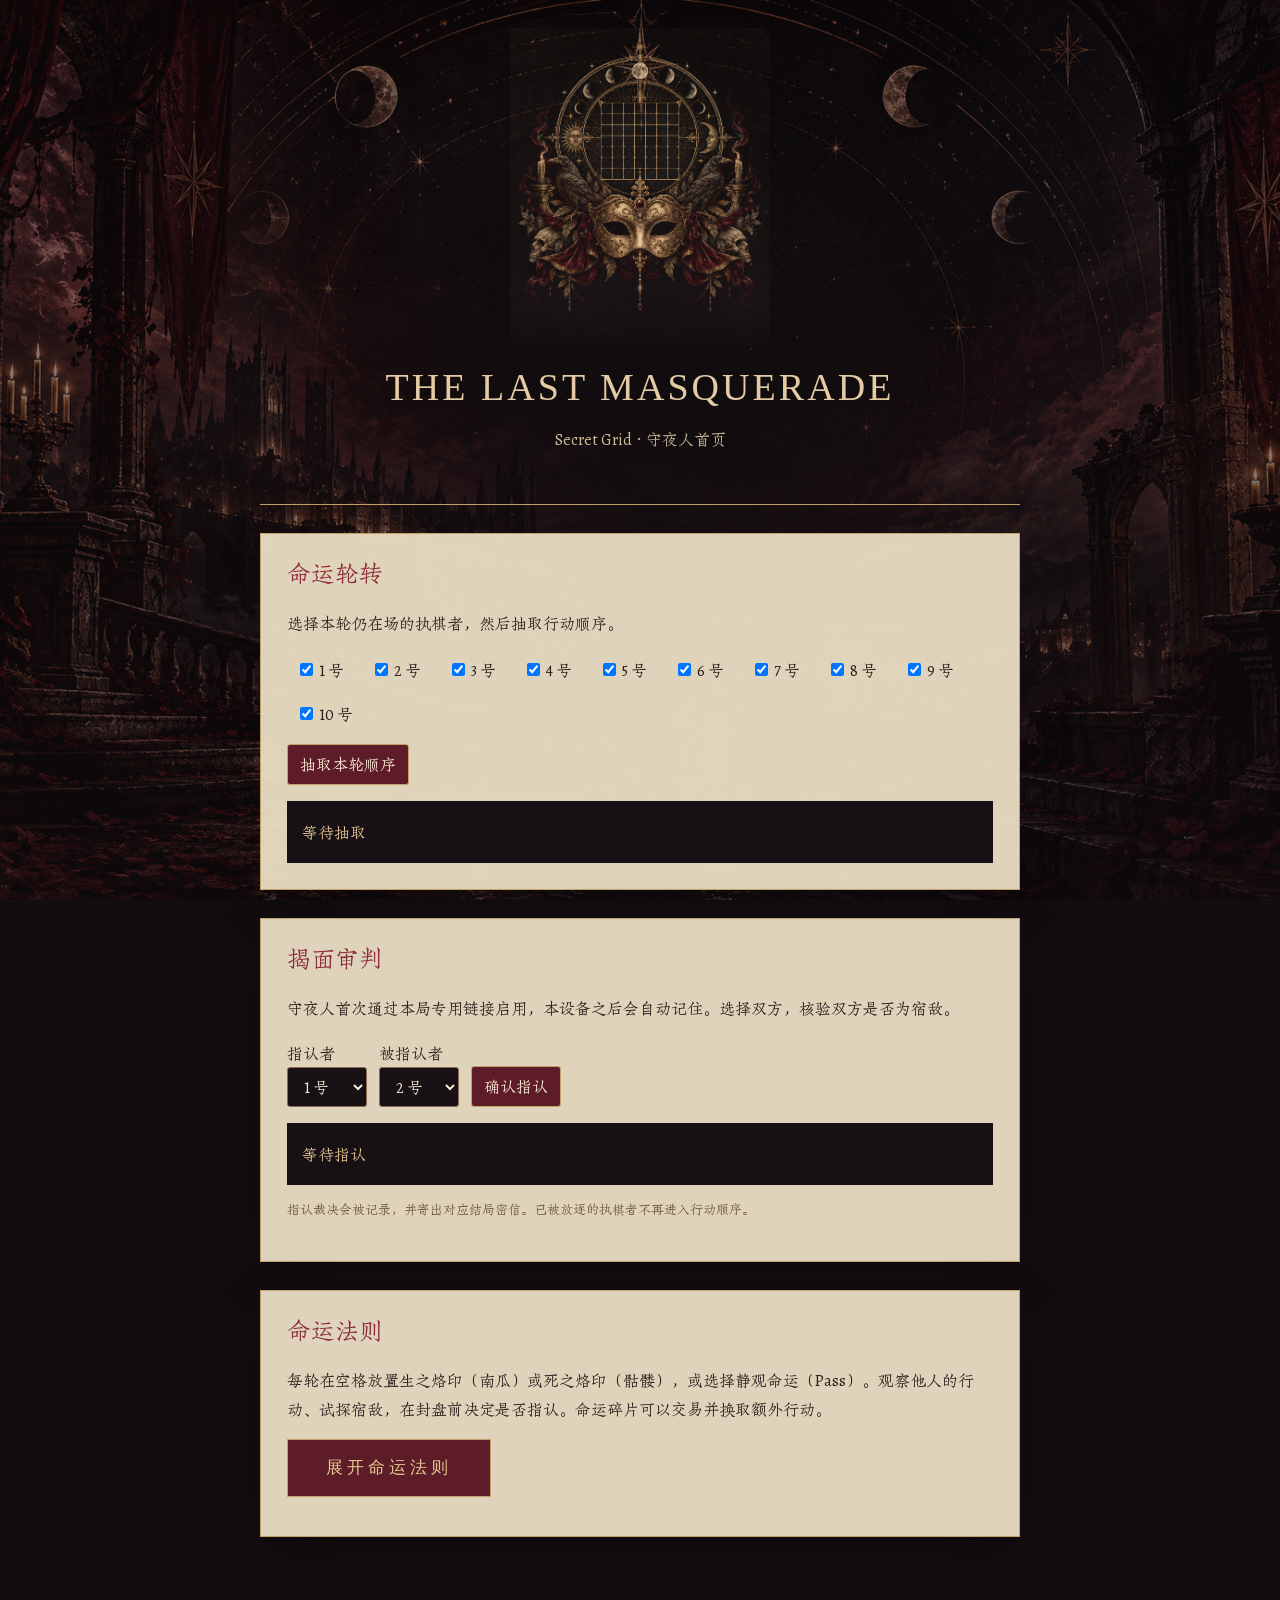
==== commit 9cdb74eb: "Remove email-prefix recovery and its public lookup index" ====
--- a/site/index.html
+++ b/site/index.html
@@ -8,8 +8,8 @@
 .rules-cta{display:inline-block;padding:16px 38px;background:#5e1b28;border:1px solid #c2a06a;color:#e3c98f;font:17px/1.4 'Songti SC','Noto Serif SC','Source Han Serif SC',STSong,SimSun,serif;letter-spacing:4px;text-decoration:none;text-align:center}
 .rules-cta:hover{background:#74323b}.rules-cta:focus-visible,button:focus-visible,select:focus-visible{outline:2px solid #c2a06a;outline-offset:4px}
 @media(max-width:600px){body{background-attachment:scroll}.hero-art{width:210px}.rules-cta{padding:15px 24px;font-size:16px;letter-spacing:3px}}
-</style><link rel="stylesheet" href="page-actions.css"><link rel="stylesheet" href="host-control.css"></head><body><main class="wrap"><header><img class="hero-art" src="assets/web/hero.png" width="1122" height="1402" alt="金色假面与命运之盘"><h1>The Last Masquerade</h1><p>Secret Grid · 守夜人首页</p></header>
-<section id="recover"><h2>找回密信</h2><p>输入邮箱 @ 前面的部分，即可打开本局身份密信。</p><p id="rememberedIdentity" hidden><a href="rules_new.html">返回我的密信</a></p><form id="recoverForm"><label for="emailPrefix">邮箱前缀<input id="emailPrefix" type="text" autocomplete="off" autocapitalize="none" spellcheck="false" maxlength="128" required></label><button type="submit">打开密信</button></form><p class="note" id="recoveryStatus" role="status" aria-live="polite">已打开过的密信会记在当前设备，下次可直接返回。</p></section><section><h2>命运轮转</h2><p>选择本轮仍在场的执棋者，然后抽取行动顺序。</p><div class="grid" id="players"></div><button id="shuffle">抽取本轮顺序</button><div class="result" id="order" aria-live="polite">等待抽取</div></section>
+</style><link rel="stylesheet" href="page-actions.css"><link rel="stylesheet" href="host-control.css"></head><body><main class="wrap"><header><img class="hero-art" src="assets/web/hero.png" width="1122" height="1402" alt="金色假面与命运之盘"><h1>The Last Masquerade</h1><p>Secret Grid · 守夜人首页</p></header><p id="rememberedIdentity" hidden><a href="rules_new.html">返回我的密信</a></p>
+<section><h2>命运轮转</h2><p>选择本轮仍在场的执棋者，然后抽取行动顺序。</p><div class="grid" id="players"></div><button id="shuffle">抽取本轮顺序</button><div class="result" id="order" aria-live="polite">等待抽取</div></section>
 <section><h2>揭面审判</h2><p>守夜人首次通过本局专用链接启用，本设备之后会自动记住。选择双方，核验双方是否为宿敌。</p><div hidden><label for="key">本局核验码</label><div class="row"><input id="key" type="text" autocomplete="off" spellcheck="false" placeholder="粘贴核验码"><button id="load">启用核验</button></div><p class="note" id="keyStatus">核验码由发信脚本生成，请勿发送给执棋者。</p></div><div class="row"><label>指认者<select id="accuser"></select></label><label>被指认者<select id="target"></select></label><button id="judge">确认指认</button></div><div class="result" id="verdict" aria-live="polite">等待指认</div><p class="note">指认裁决会被记录，并寄出对应结局密信。已被放逐的执棋者不再进入行动顺序。</p></section>
 <section id="endingControl" hidden><h2>午夜裁决 · 结局邮件</h2><p>指认正确，双方胜负即定，各自收到结局密信；指认错误，仅指认者判负并被放逐，真正宿敌仍待封盘裁决，双方可能皆败。</p><p id="endingOverview"></p><ul id="endingPlayers"></ul><div class="ending-toolbar"><button id="refreshEndings" type="button">查看裁决进展</button><button id="revealPairs" type="button" disabled>揭晓宿敌条件</button></div><p class="note">封盘前选择每对中哪一边的棋盘条件成立。已因指认错误被放逐者，结局不再改变；双方可能皆败。</p><form id="endingChoices"></form><div class="ending-toolbar"><button id="previewSettlement" type="button" disabled>预览封盘结局</button><button id="settleGame" type="button" disabled>封盘并寄出结局</button><button id="retryEndingMail" type="button" disabled>补寄结局密信</button></div><div id="settlementPreview" aria-live="polite"></div><p class="note" id="endingStatus" role="status" aria-live="polite">等待连接裁决服务。</p></section><section><h2>命运法则</h2><p>每轮在空格放置生之烙印（南瓜）或死之烙印（骷髅），或选择静观命运（Pass）。观察他人的行动、试探宿敌，在封盘前决定是否指认。命运碎片可以交易并换取额外行动。</p><p class="note"><a class="rules-cta" href="rules_new.html#rules">展开命运法则</a></p></section></main>
 <script>
@@ -17,4 +17,4 @@
 document.querySelector('#shuffle').onclick=()=>{const a=[...players.querySelectorAll('input:checked')].map(x=>x.value);if(!a.length){document.querySelector('#order').textContent='请至少选择一位执棋者。';return}for(let i=a.length-1;i>0;i--){const j=Math.floor(Math.random()*(i+1));[a[i],a[j]]=[a[j],a[i]]}document.querySelector('#order').textContent=a.map(x=>x+' 号').join('　→　')};
 let pairs=null;document.querySelector('#load').onclick=()=>{try{const raw=document.querySelector('#key').value.trim();if(!raw.startsWith('SG1:'))throw 0;const b=raw.slice(4).replace(/-/g,'+').replace(/_/g,'/');const p=JSON.parse(atob(b));if(!Array.isArray(p)||p.length!==10||p.some((v,i)=>!Number.isInteger(v)||v<1||v>10||v===i+1||p[v-1]!==i+1))throw 0;pairs=p;document.querySelector('#key').value='';document.querySelector('#keyStatus').textContent='核验已启用。本局信息保存在当前页面内。';document.querySelector('#verdict').textContent='等待指认'}catch(e){pairs=null;document.querySelector('#keyStatus').textContent='核验码无效，请检查后重新输入。'}};
 document.querySelector('#judge').onclick=()=>{const a=Number(document.querySelector('#accuser').value),b=Number(document.querySelector('#target').value);const out=document.querySelector('#verdict');if(!pairs){out.textContent='请守夜人使用本局专用链接启用核验。';return}if(a===b){out.textContent='请选择两位不同的执棋者。';return}out.textContent=pairs[a-1]===b?'指认正确。':'指认错误。'};
-</script><script src="secret-grid-codec.js"></script><script src="identity-nav.js"></script><script src="host-control.js?v=wording-2"></script><script src="session.js?v=wording-2"></script><script src="recovery.js"></script></body></html>
+</script><script src="secret-grid-codec.js"></script><script src="identity-nav.js"></script><script src="host-control.js?v=wording-2"></script><script src="session.js?v=wording-2"></script></body></html>
--- a/site/page-actions.css
+++ b/site/page-actions.css
@@ -2,5 +2,6 @@
 .page-actions a{display:inline-block;padding:14px 24px;border:1px solid #c2a06a;background:#5e1b28;color:#e3c98f;font:16px/1.6 'Songti SC','Noto Serif SC',SimSun,serif;letter-spacing:2px;text-decoration:none;text-align:center}
 .page-actions a:hover{background:#74323b}.page-actions a:focus-visible{outline:2px solid #e3c98f;outline-offset:4px}
 .page-actions .secondary{background:#17121a}.page-actions .secondary:hover{background:#292020}
-#recover{scroll-margin-top:24px}#recoverForm{display:flex;flex-wrap:wrap;gap:12px;align-items:end}#recoverForm label{display:flex;flex-direction:column;flex:1 1 210px;min-width:0}#emailPrefix{width:100%;min-width:0}#recoveryStatus{min-height:1.8em;margin-bottom:0}#rememberedIdentity a{color:#74323b;text-underline-offset:4px}#recoverForm button:disabled{opacity:.6;cursor:wait}
+#rememberedIdentity a{color:#e3c98f;text-underline-offset:4px}
 @media(max-width:380px){.page-actions{gap:10px;padding:0 16px}.page-actions a{font-size:15px;padding:12px 16px;letter-spacing:1px}}
+.page-actions [hidden]{display:none}
